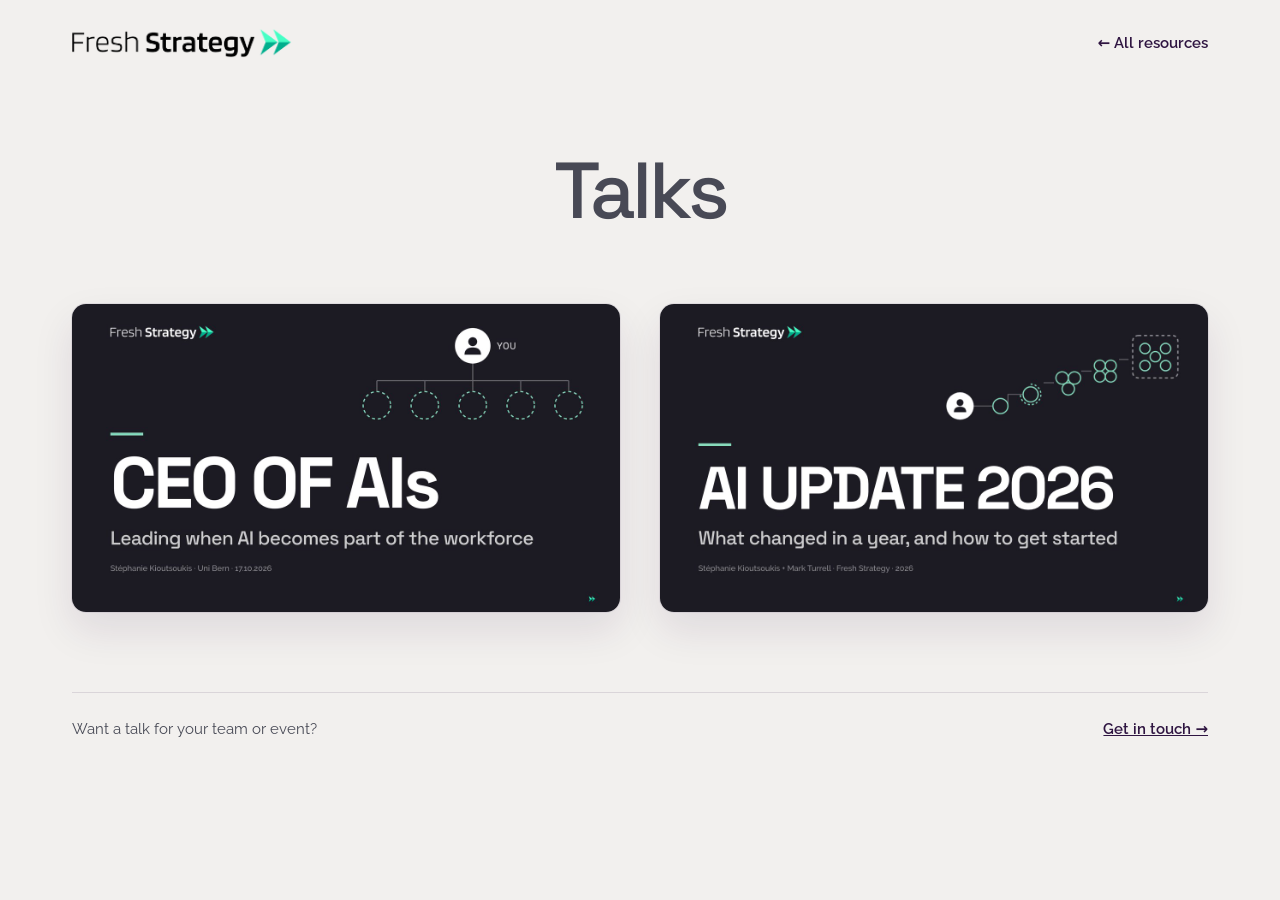
==== index.html @ 70e11c5c "Talks site: real Fresh Strategy logo replaces typed >> Fresh Strategy on home, 404 and CEO of AIs pa" ====
<!doctype html>
<html lang="en">
<head>
<meta charset="utf-8">
<meta name="viewport" content="width=device-width, initial-scale=1">
<title>Talks | Fresh Strategy</title>
<meta name="description" content="Talks by Stéphanie Kioutsoukis and Fresh Strategy on putting AI to work in organisations.">
<link rel="canonical" href="https://talks.freshstrategy.ai/">
<link rel="icon" href="/favicon.svg" type="image/svg+xml">
<link rel="icon" href="/favicon.png" type="image/png" sizes="32x32">
<link rel="apple-touch-icon" href="/apple-touch-icon.png">
<meta property="og:type" content="website">
<meta property="og:site_name" content="Fresh Strategy">
<meta property="og:url" content="https://talks.freshstrategy.ai/">
<meta property="og:title" content="Talks | Fresh Strategy">
<meta property="og:description" content="Talks by Stéphanie Kioutsoukis and Fresh Strategy on putting AI to work in organisations.">
<meta property="og:image" content="https://talks.freshstrategy.ai/home/ceo-of-ais.jpg">
<meta property="og:image:width" content="1280">
<meta property="og:image:height" content="720">
<meta name="twitter:card" content="summary_large_image">
<link rel="preconnect" href="https://fonts.googleapis.com">
<link rel="preconnect" href="https://fonts.gstatic.com" crossorigin>
<link href="https://fonts.googleapis.com/css2?family=Space+Grotesk:wght@500;700&family=Raleway:wght@400;500;600;700&display=swap" rel="stylesheet">
<style>
:root{--bg:#F2F0EE;--ink:#2F1541;--text:#484A56;--muted:#6B6478;--mint:#88DBBD;--green:#1F9E78}
*{box-sizing:border-box}
body{margin:0;background:var(--bg);color:var(--text);font:17px/1.6 Raleway,system-ui,sans-serif}
a{color:inherit}
.wrap{max-width:1200px;margin:0 auto;padding:0 32px}
header{display:flex;justify-content:space-between;align-items:center;padding:28px 0}
.brand{display:block;line-height:0}
.brand img{height:30px;width:auto}
.back{font-weight:600;font-size:15px;text-decoration:none;color:var(--ink)}
.back:hover{text-decoration:underline}
h1{margin:64px 0 72px;text-align:center;font:500 clamp(48px,6.2vw,88px)/1.03 'Space Grotesk',sans-serif;letter-spacing:-.05em;color:#484955}
.grid{display:grid;grid-template-columns:repeat(2,minmax(0,1fr));gap:40px}
.talk{display:block;text-decoration:none;background:#fff;border-radius:14px;overflow:hidden;
  box-shadow:0 0 0 1px rgba(47,21,65,.08),0 18px 40px rgba(47,21,65,.10);transition:transform .2s,box-shadow .2s}
.talk:hover{transform:translateY(-4px);box-shadow:0 0 0 1px rgba(47,21,65,.12),0 26px 50px rgba(47,21,65,.16)}
.talk img{display:block;width:100%;aspect-ratio:16/9;object-fit:cover}
.body{padding:22px 26px 26px}
.meta{margin:0 0 8px;font-weight:600;font-size:13px;letter-spacing:.6px;text-transform:uppercase;color:var(--green)}
.talk h2{margin:0 0 8px;font:700 28px/1.1 'Space Grotesk',sans-serif;letter-spacing:-.5px;color:var(--ink)}
.talk p.sub{margin:0 0 18px}
.cta{font-weight:700;font-size:15px;color:var(--ink);border-bottom:3px solid var(--mint);padding-bottom:2px}
.lock{margin-left:10px;font-weight:500;font-size:13px;color:var(--muted)}
footer{margin:80px 0 40px;padding-top:24px;border-top:1px solid rgba(47,21,65,.12);display:flex;justify-content:space-between;flex-wrap:wrap;gap:12px;font-size:15px}
footer a{font-weight:600;color:var(--ink)}
@media (max-width:760px){.wrap{padding:0 16px}.grid{grid-template-columns:1fr;gap:28px}h1{margin:32px 0 40px}.brand img{height:22px}}
</style>
</head>
<body>
<div class="wrap">
  <header>
    <a class="brand" href="https://www.freshstrategy.ai/"><img src="/brand/fresh-strategy-logo-charcoal.png" alt="Fresh Strategy" width="221" height="30"></a>
    <a class="back" href="https://www.freshstrategy.ai/resources">&larr; All resources</a>
  </header>

  <h1>Talks</h1>

  <main class="grid">
    <a class="talk" href="/ceo-of-ais/" aria-label="CEO of AIs: leading when AI becomes part of the workforce (password protected)">
      <img src="home/ceo-of-ais.jpg" alt="Title slide: CEO of AIs, leading when AI becomes part of the workforce">
    </a>
    <a class="talk" href="/ai-update-2026/" aria-label="AI Update 2026: what changed in a year, and how to get started">
      <img src="home/ai-update-2026.jpg" alt="Title slide: AI Update 2026, what changed in a year, and how to get started">
    </a>
  </main>

  <footer>
    <span>Want a talk for your team or event?</span>
    <a href="https://www.freshstrategy.ai/contact">Get in touch &rarr;</a>
  </footer>
</div>
</body>
</html>
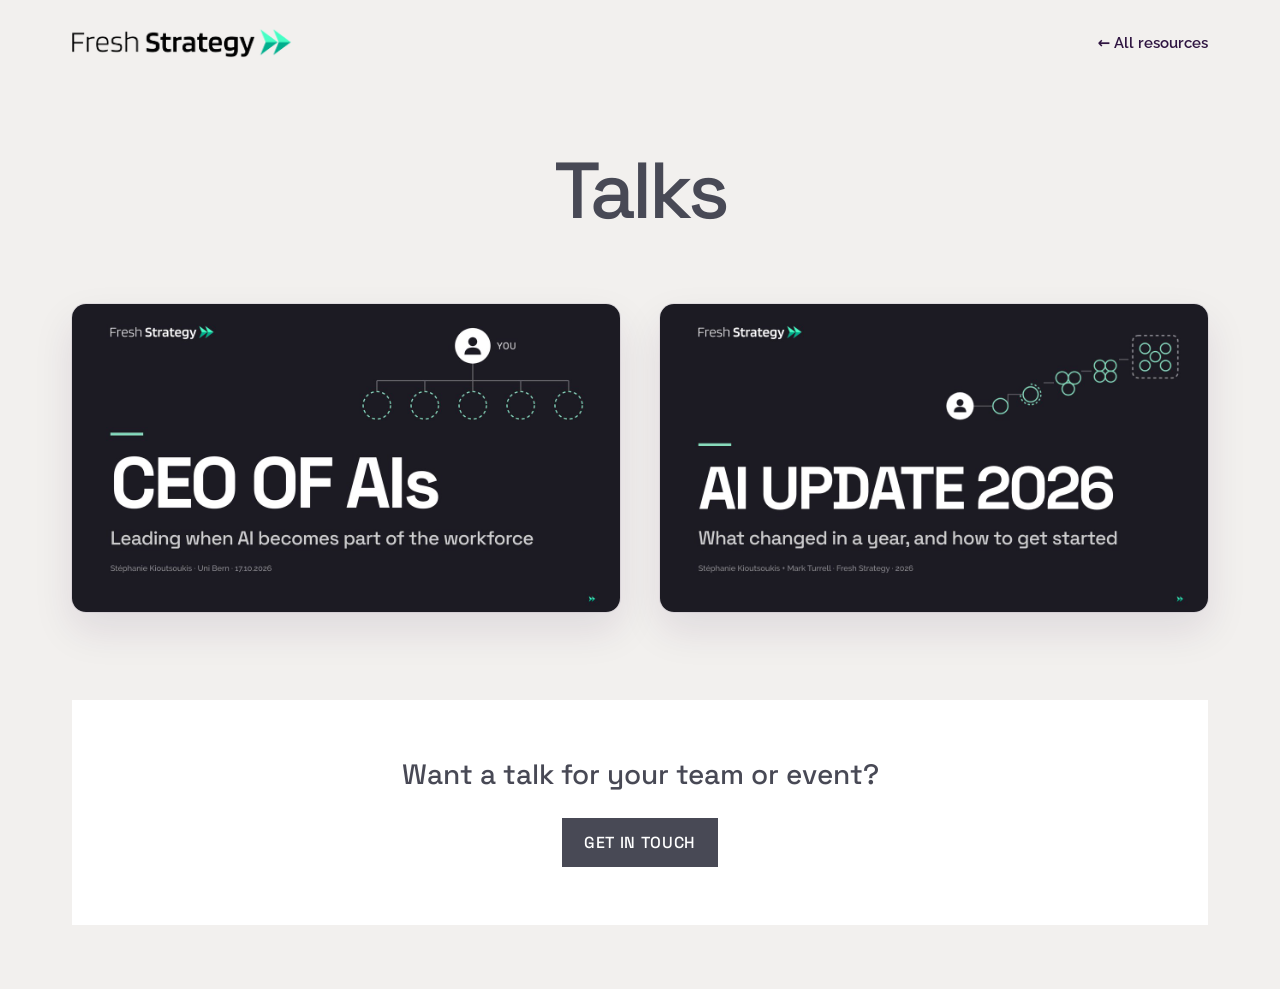
==== commit 0e391a8d: "Talks home: booking band (Want a talk for your team or event? / Get in touch -> 30-min calendar), ho" ====
--- a/index.html
+++ b/index.html
@@ -44,9 +44,14 @@
 .talk p.sub{margin:0 0 18px}
 .cta{font-weight:700;font-size:15px;color:var(--ink);border-bottom:3px solid var(--mint);padding-bottom:2px}
 .lock{margin-left:10px;font-weight:500;font-size:13px;color:var(--muted)}
-footer{margin:80px 0 40px;padding-top:24px;border-top:1px solid rgba(47,21,65,.12);display:flex;justify-content:space-between;flex-wrap:wrap;gap:12px;font-size:15px}
-footer a{font-weight:600;color:var(--ink)}
-@media (max-width:760px){.wrap{padding:0 16px}.grid{grid-template-columns:1fr;gap:28px}h1{margin:32px 0 40px}.brand img{height:22px}}
+/* booking band: same line + button as the freshstrategy.ai home page */
+.book{margin:88px 0 64px;padding:56px 32px;background:#fff;text-align:center}
+.book p{margin:0 0 24px;font:500 clamp(22px,2.4vw,28px)/1.3 'Space Grotesk',sans-serif;color:#484955}
+.book a{display:inline-block;background:#484955;color:#fff;border:2px solid #fff;padding:14px 22px;
+  font:500 16px 'Space Grotesk',sans-serif;letter-spacing:.04em;text-transform:uppercase;text-decoration:none;transition:transform .2s,box-shadow .2s}
+.book a:hover,.book a:focus-visible{transform:scale(1.03);box-shadow:0 4px 15px rgba(0,0,0,.15)}
+.book a:focus-visible{outline:3px solid var(--mint);outline-offset:3px}
+@media (max-width:760px){.wrap{padding:0 16px}.grid{grid-template-columns:1fr;gap:28px}h1{margin:32px 0 40px}.brand img{height:22px}.book{margin:56px 0 40px;padding:40px 20px}}
 </style>
 </head>
 <body>
@@ -67,10 +72,10 @@
     </a>
   </main>
 
-  <footer>
-    <span>Want a talk for your team or event?</span>
-    <a href="https://www.freshstrategy.ai/contact">Get in touch &rarr;</a>
-  </footer>
+  <section class="book">
+    <p>Want a talk for your team or event?</p>
+    <a href="https://calendar.app.google/24PfpWTwub6F8C5Y8" target="_blank" rel="noopener">Get in touch</a>
+  </section>
 </div>
 </body>
 </html>
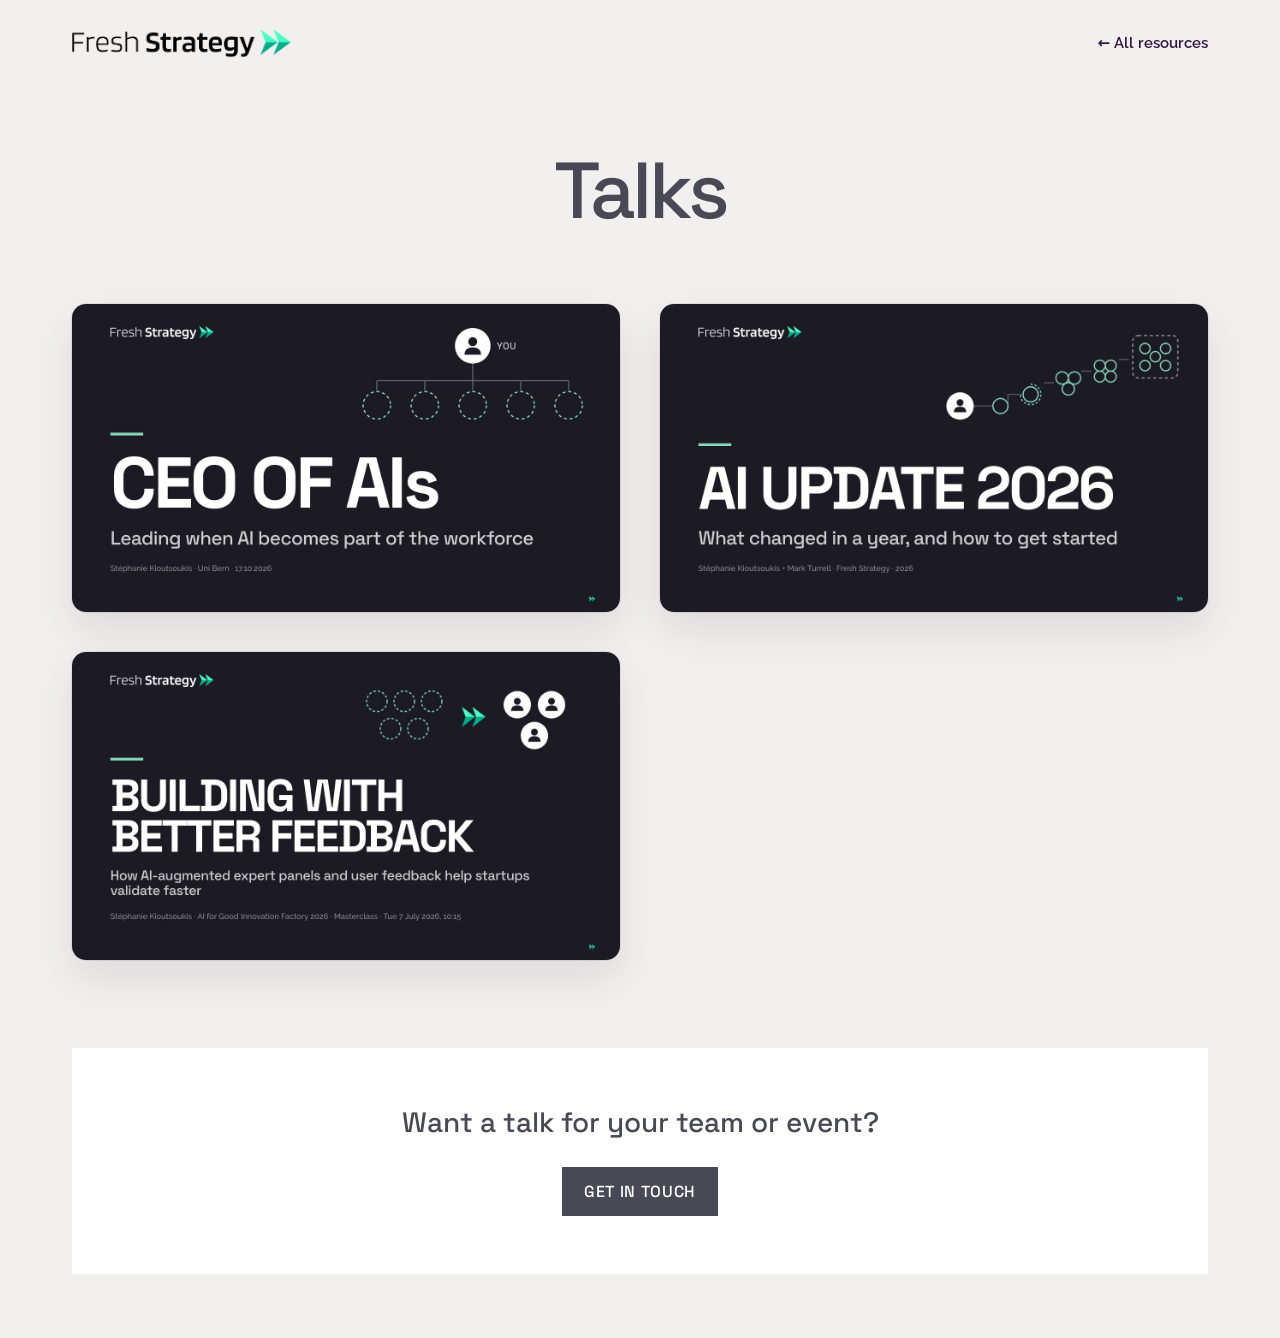
==== commit 9aa147a6: "Talks home: Building with better feedback tile (third, after CEO of AIs and AI Update); talk page ge" ====
--- a/index.html
+++ b/index.html
@@ -70,6 +70,9 @@
     <a class="talk" href="/ai-update-2026/" aria-label="AI Update 2026: what changed in a year, and how to get started">
       <img src="home/ai-update-2026.jpg" alt="Title slide: AI Update 2026, what changed in a year, and how to get started">
     </a>
+    <a class="talk" href="/building-with-better-feedback/" aria-label="Building with better feedback: how AI-augmented expert panels and user feedback help startups validate faster">
+      <img src="home/building-with-better-feedback.jpg" alt="Title slide: Building with better feedback, how AI-augmented expert panels and user feedback help startups validate faster">
+    </a>
   </main>
 
   <section class="book">
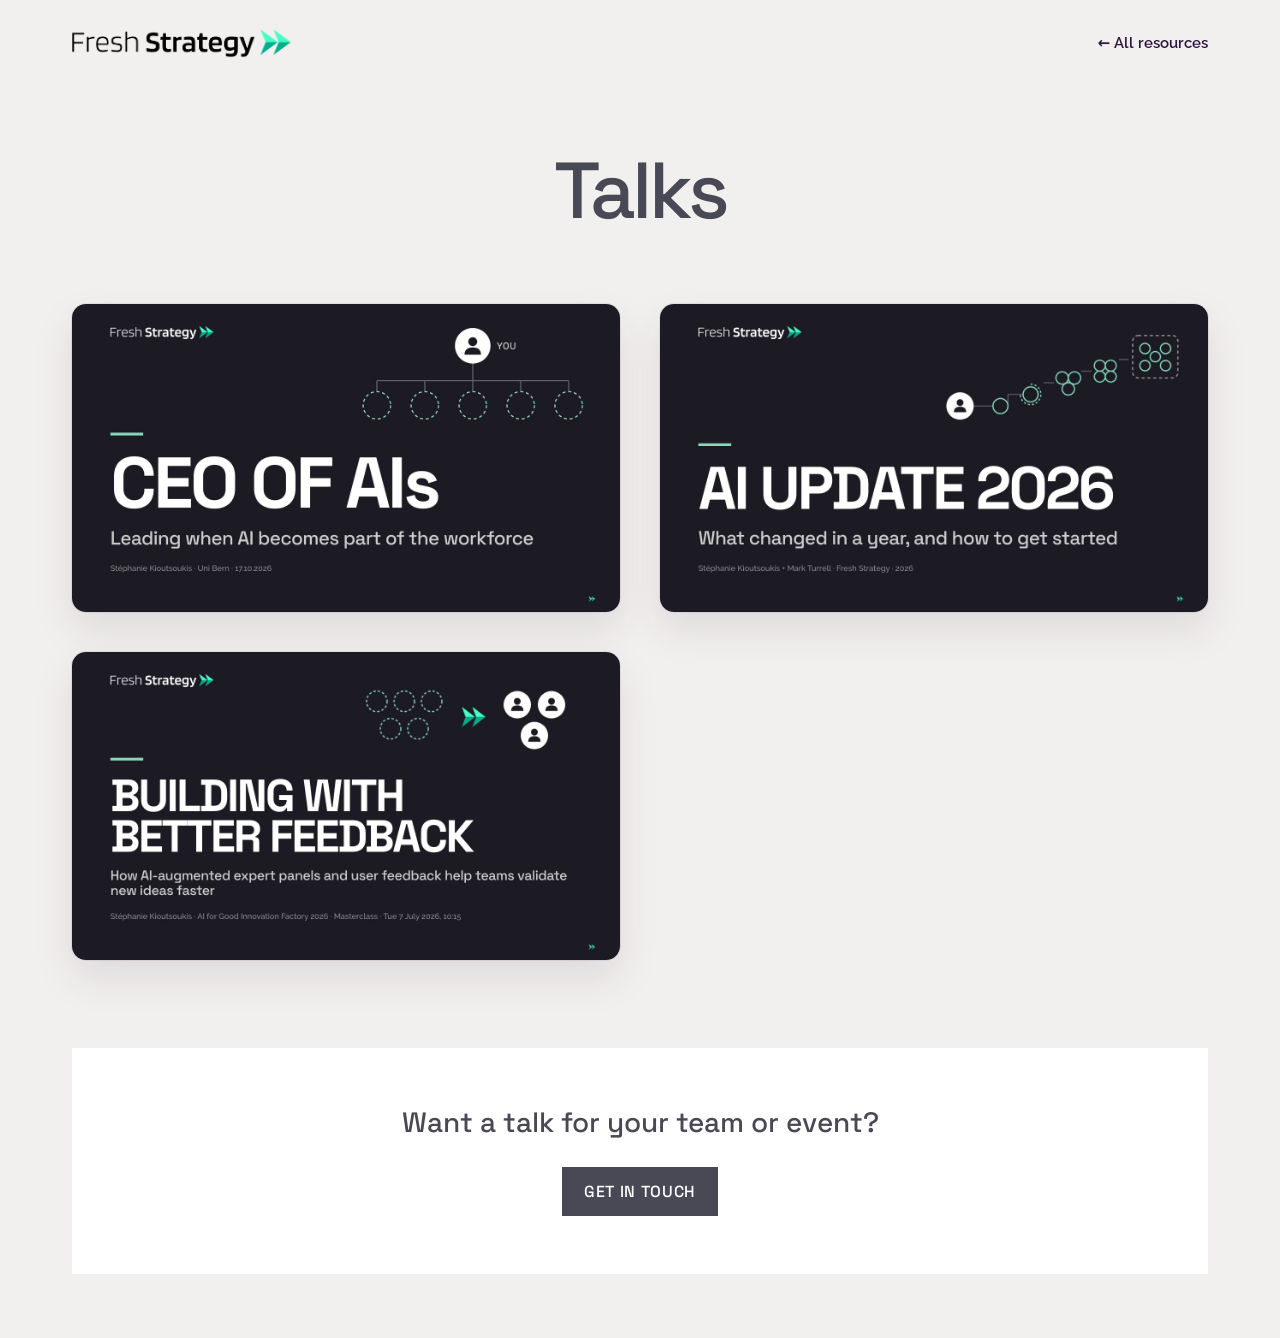
==== commit 3397bee4: "Building with better feedback: 'startup' reframed (subtitle, slides 3, 13, 25, 27), slide 26 chevron" ====
--- a/index.html
+++ b/index.html
@@ -70,8 +70,8 @@
     <a class="talk" href="/ai-update-2026/" aria-label="AI Update 2026: what changed in a year, and how to get started">
       <img src="home/ai-update-2026.jpg" alt="Title slide: AI Update 2026, what changed in a year, and how to get started">
     </a>
-    <a class="talk" href="/building-with-better-feedback/" aria-label="Building with better feedback: how AI-augmented expert panels and user feedback help startups validate faster">
-      <img src="home/building-with-better-feedback.jpg" alt="Title slide: Building with better feedback, how AI-augmented expert panels and user feedback help startups validate faster">
+    <a class="talk" href="/building-with-better-feedback/" aria-label="Building with better feedback: how AI-augmented expert panels and user feedback help teams validate new ideas faster">
+      <img src="home/building-with-better-feedback.jpg" alt="Title slide: Building with better feedback, how AI-augmented expert panels and user feedback help teams validate new ideas faster">
     </a>
   </main>
 
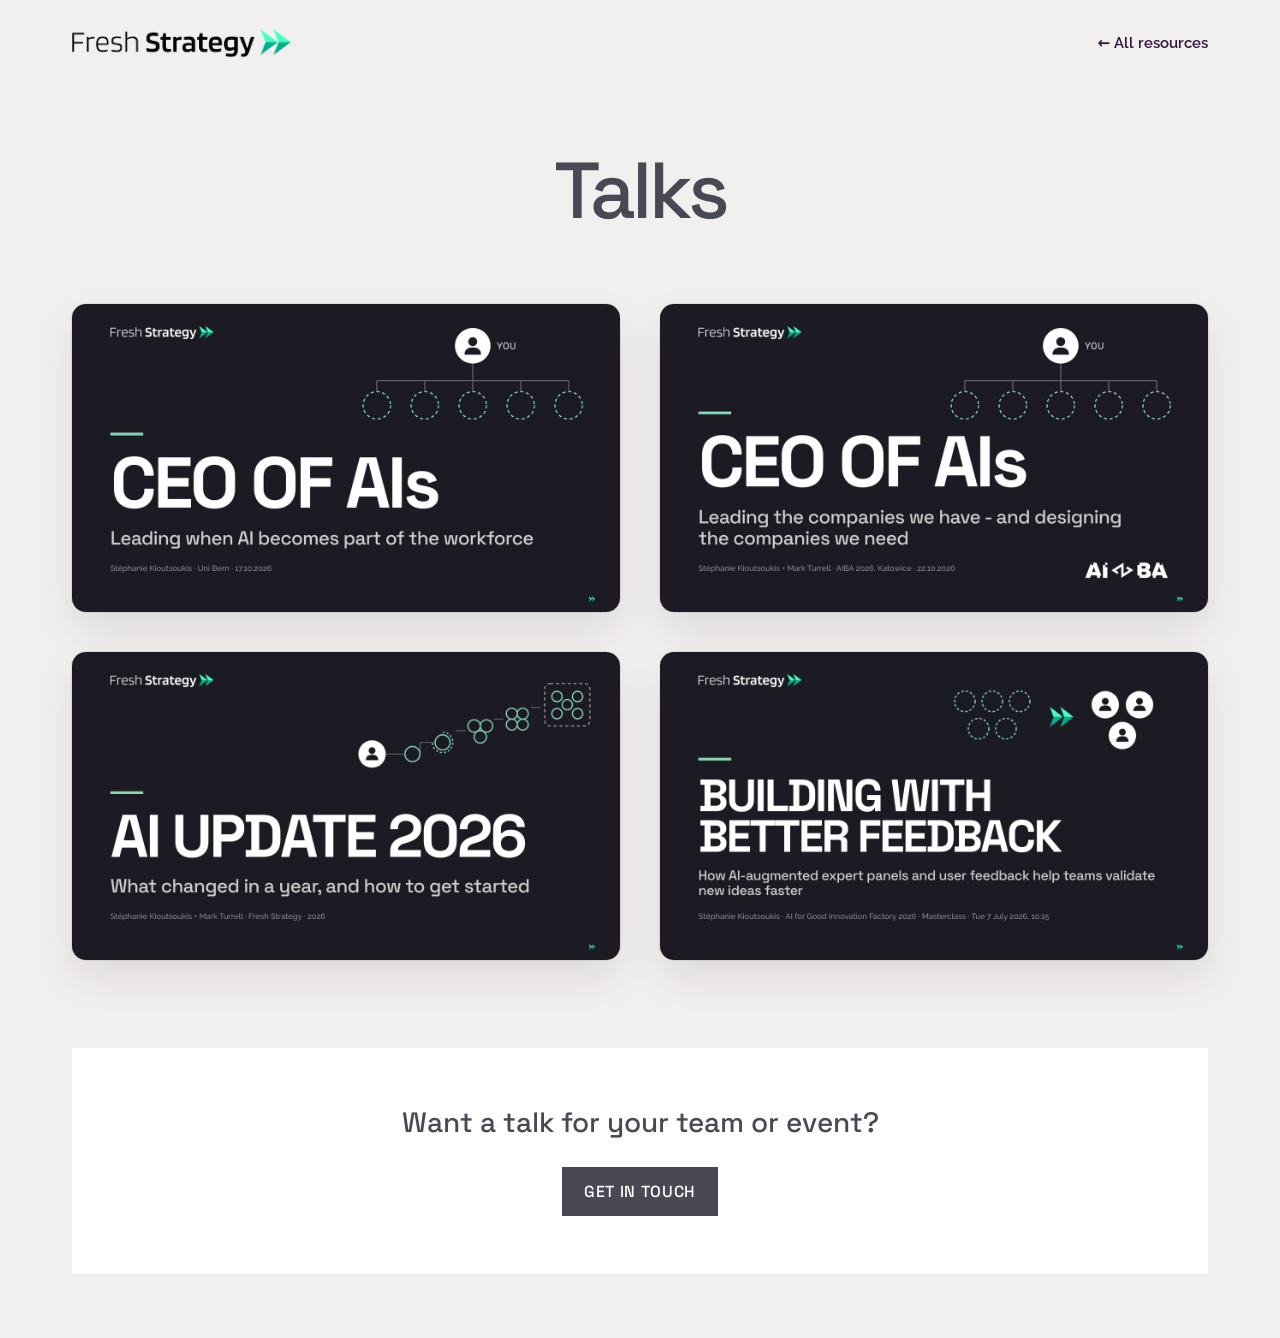
==== commit a00d42f1: "Talks front page: CEO of AIs - AIBA 2026 tile (second, after CEO of AIs); share image for the AIBA d" ====
--- a/index.html
+++ b/index.html
@@ -53,6 +53,7 @@
 .book a:focus-visible{outline:3px solid var(--mint);outline-offset:3px}
 @media (max-width:760px){.wrap{padding:0 16px}.grid{grid-template-columns:1fr;gap:28px}h1{margin:32px 0 40px}.brand img{height:22px}.book{margin:56px 0 40px;padding:40px 20px}}
 </style>
+<script src="/ft-analytics.js" defer></script>
 </head>
 <body>
 <div class="wrap">
@@ -66,6 +67,9 @@
   <main class="grid">
     <a class="talk" href="/ceo-of-ais/" aria-label="CEO of AIs: leading when AI becomes part of the workforce (password protected)">
       <img src="home/ceo-of-ais.jpg" alt="Title slide: CEO of AIs, leading when AI becomes part of the workforce">
+    </a>
+    <a class="talk" href="/ceo-of-ais-aiba/" aria-label="CEO of AIs at AIBA 2026: leading the companies we have, and designing the companies we need">
+      <img src="home/ceo-of-ais-aiba.jpg" alt="Title slide: CEO of AIs, AIBA 2026 keynote by Stéphanie Kioutsoukis and Mark Turrell">
     </a>
     <a class="talk" href="/ai-update-2026/" aria-label="AI Update 2026: what changed in a year, and how to get started">
       <img src="home/ai-update-2026.jpg" alt="Title slide: AI Update 2026, what changed in a year, and how to get started">
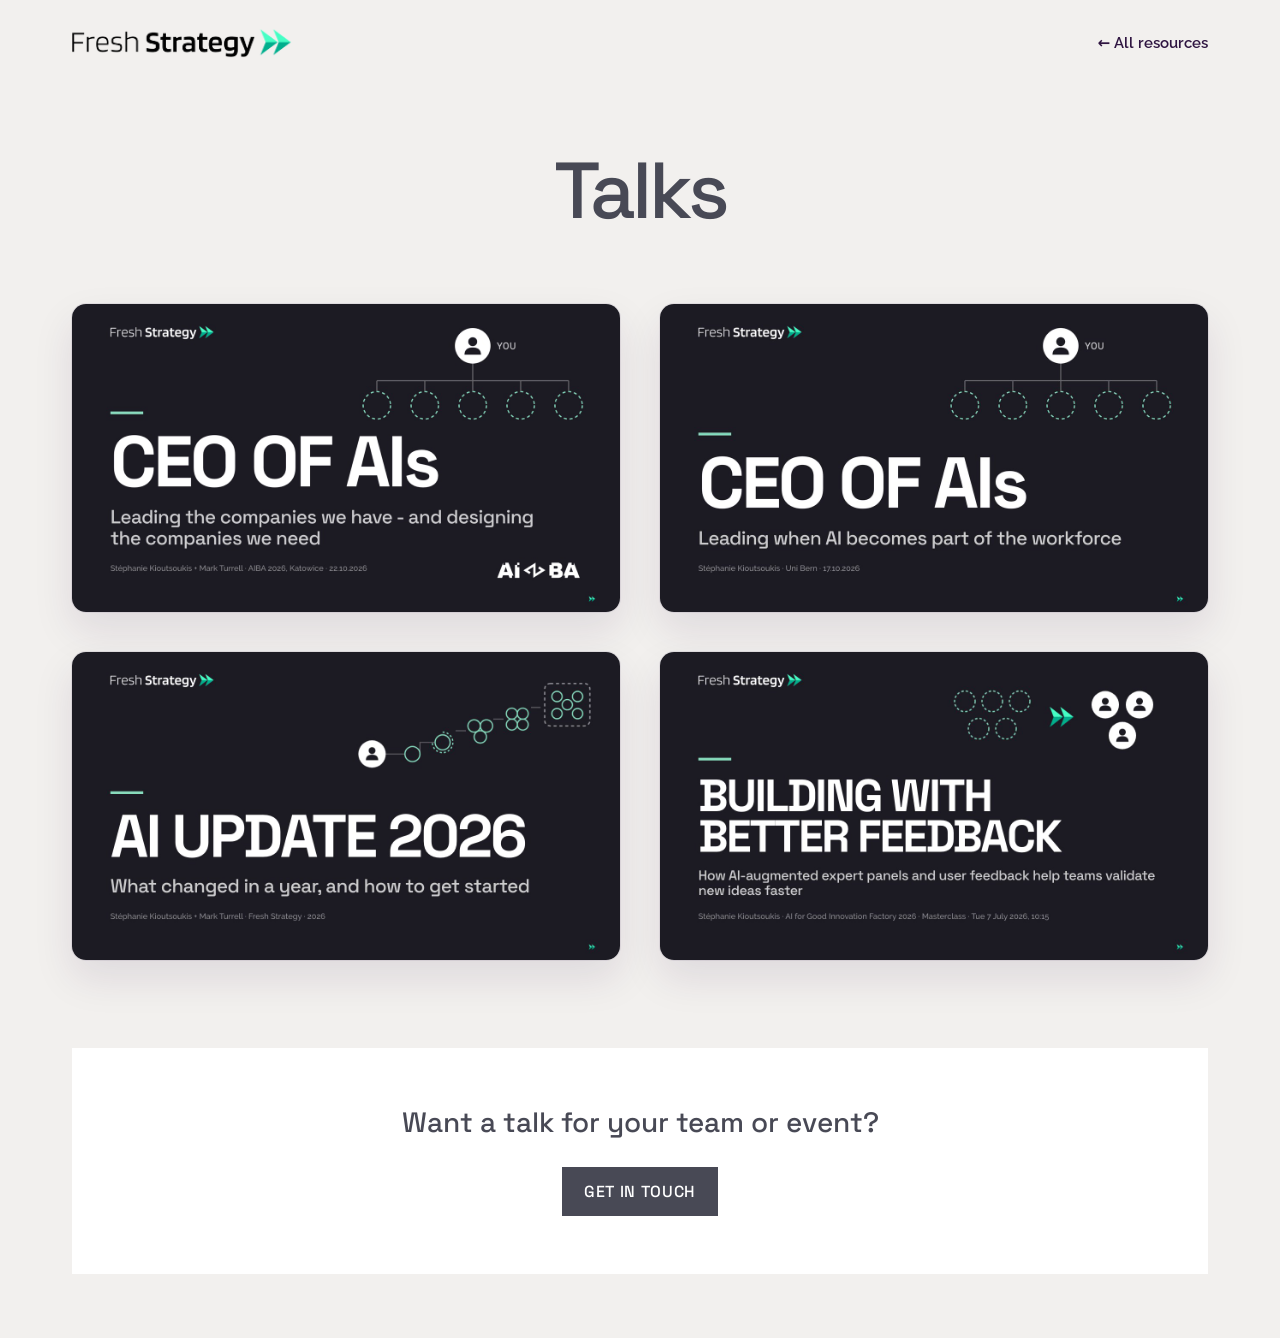
==== commit c0811720: "Talks front page: AIBA deck first, before the Uni Bern deck (her ask 22.10) Co-Authored-By: Claude O" ====
--- a/index.html
+++ b/index.html
@@ -65,11 +65,11 @@
   <h1>Talks</h1>
 
   <main class="grid">
+    <a class="talk" href="/ceo-of-ais-aiba/" aria-label="CEO of AIs at AIBA 2026: leading the companies we have, and designing the companies we need">
+      <img src="home/ceo-of-ais-aiba.jpg" alt="Title slide: CEO of AIs, AIBA 2026 keynote by Stéphanie Kioutsoukis and Mark Turrell">
+    </a>
     <a class="talk" href="/ceo-of-ais/" aria-label="CEO of AIs: leading when AI becomes part of the workforce (password protected)">
       <img src="home/ceo-of-ais.jpg" alt="Title slide: CEO of AIs, leading when AI becomes part of the workforce">
-    </a>
-    <a class="talk" href="/ceo-of-ais-aiba/" aria-label="CEO of AIs at AIBA 2026: leading the companies we have, and designing the companies we need">
-      <img src="home/ceo-of-ais-aiba.jpg" alt="Title slide: CEO of AIs, AIBA 2026 keynote by Stéphanie Kioutsoukis and Mark Turrell">
     </a>
     <a class="talk" href="/ai-update-2026/" aria-label="AI Update 2026: what changed in a year, and how to get started">
       <img src="home/ai-update-2026.jpg" alt="Title slide: AI Update 2026, what changed in a year, and how to get started">
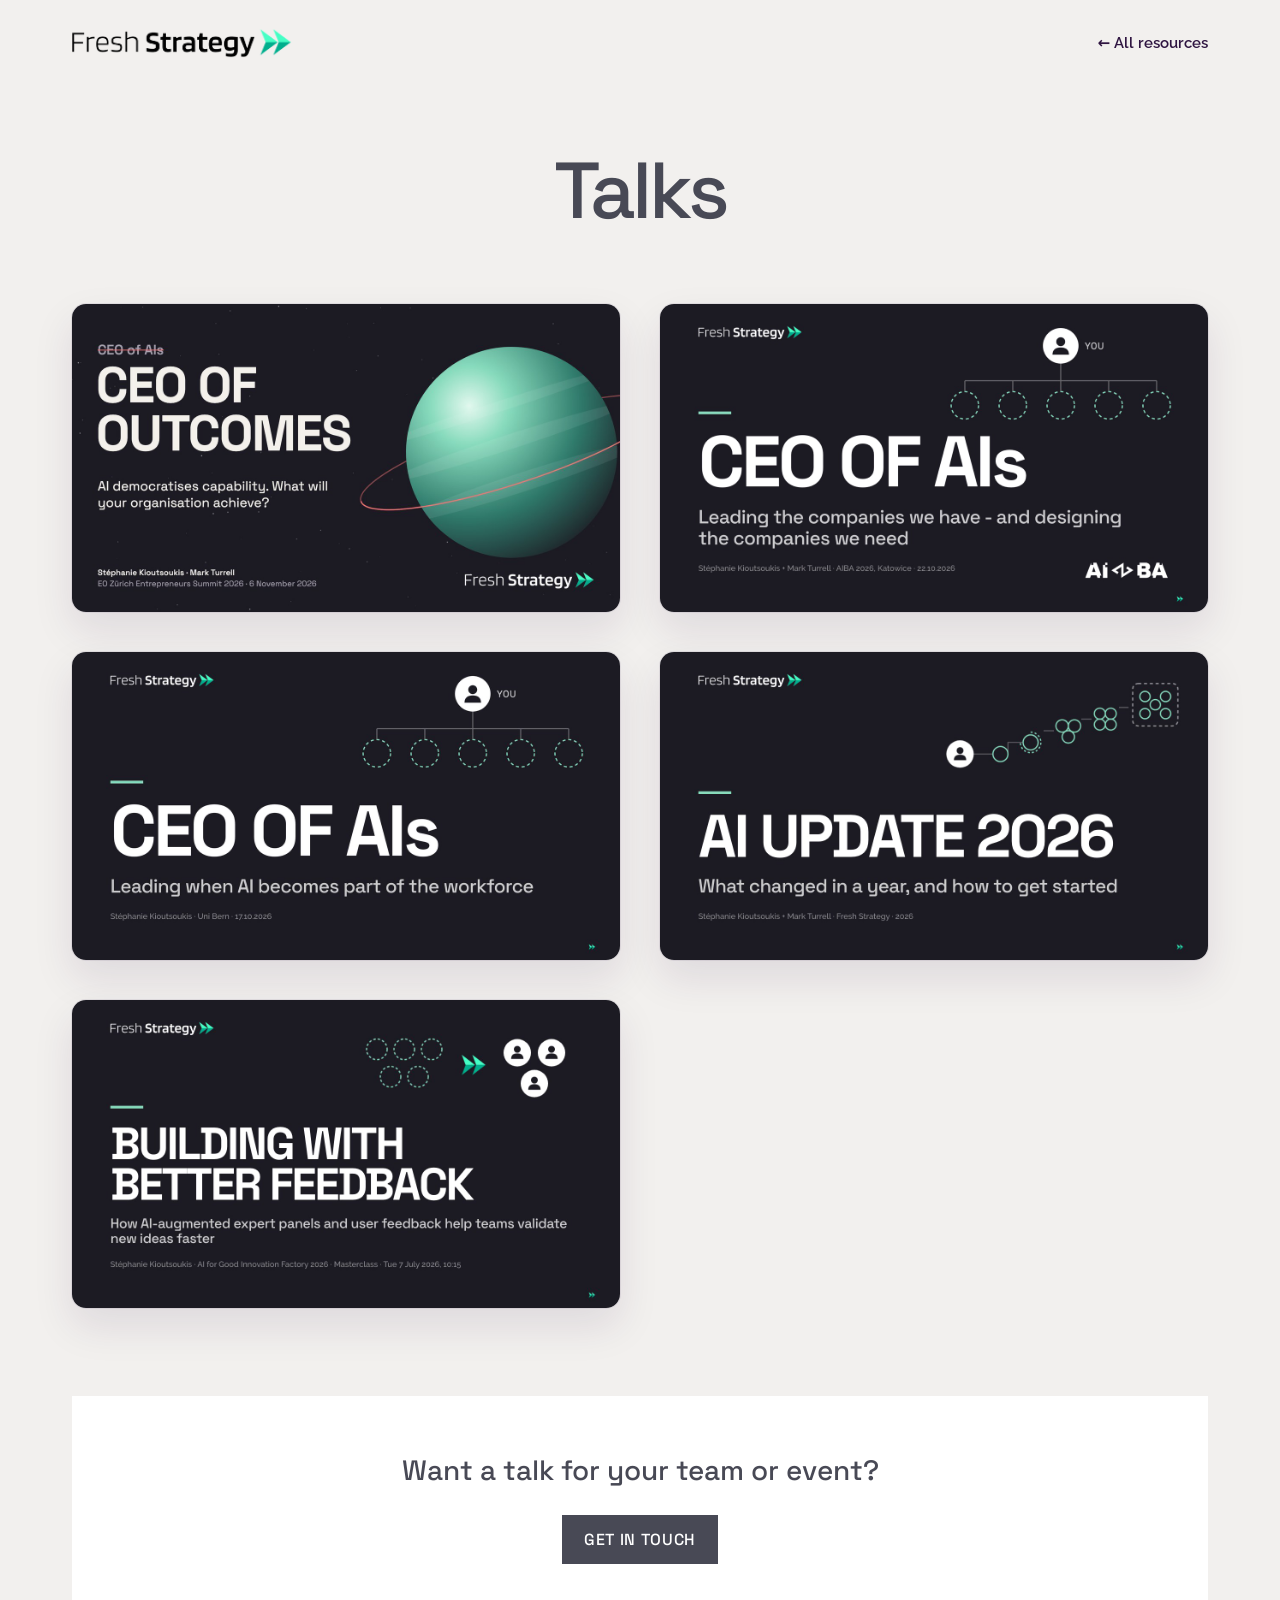
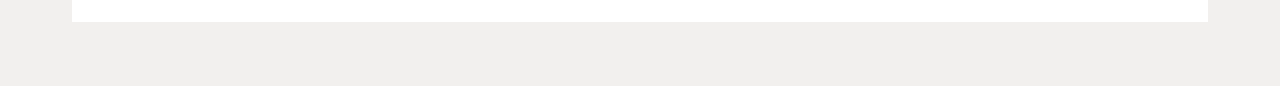
==== commit 50c5af4b: "Front page: CEO of Outcomes as first tile Co-Authored-By: Claude Opus 5.5 <noreply@anthropic.com>" ====
--- a/index.html
+++ b/index.html
@@ -65,6 +65,9 @@
   <h1>Talks</h1>
 
   <main class="grid">
+    <a class="talk" href="/ceo-of-outcomes/" aria-label="CEO of Outcomes: begin with the outcome and design the organisation around it">
+      <img src="home/ceo-of-outcomes.jpg" alt="Title slide: CEO of Outcomes, EO Zürich Entrepreneurs Summit keynote by Stéphanie Kioutsoukis and Mark Turrell">
+    </a>
     <a class="talk" href="/ceo-of-ais-aiba/" aria-label="CEO of AIs at AIBA 2026: leading the companies we have, and designing the companies we need">
       <img src="home/ceo-of-ais-aiba.jpg" alt="Title slide: CEO of AIs, AIBA 2026 keynote by Stéphanie Kioutsoukis and Mark Turrell">
     </a>
